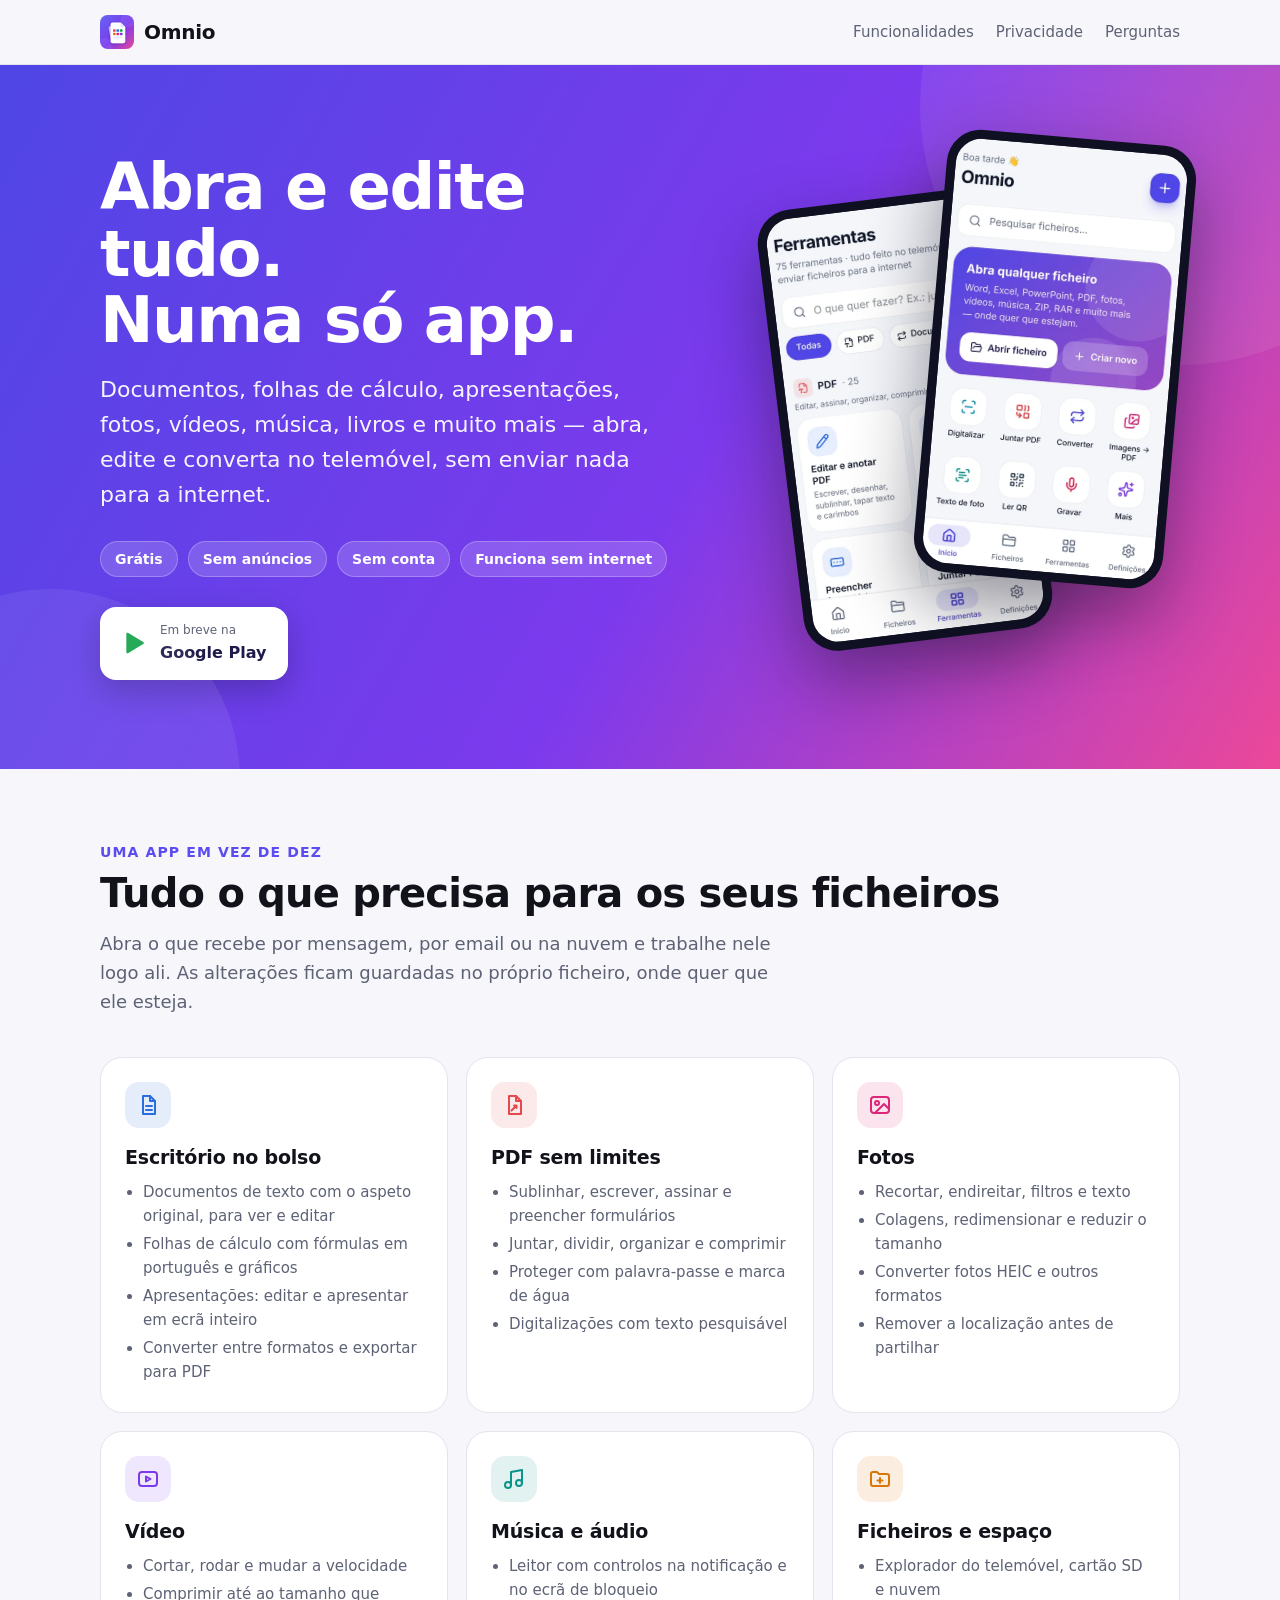
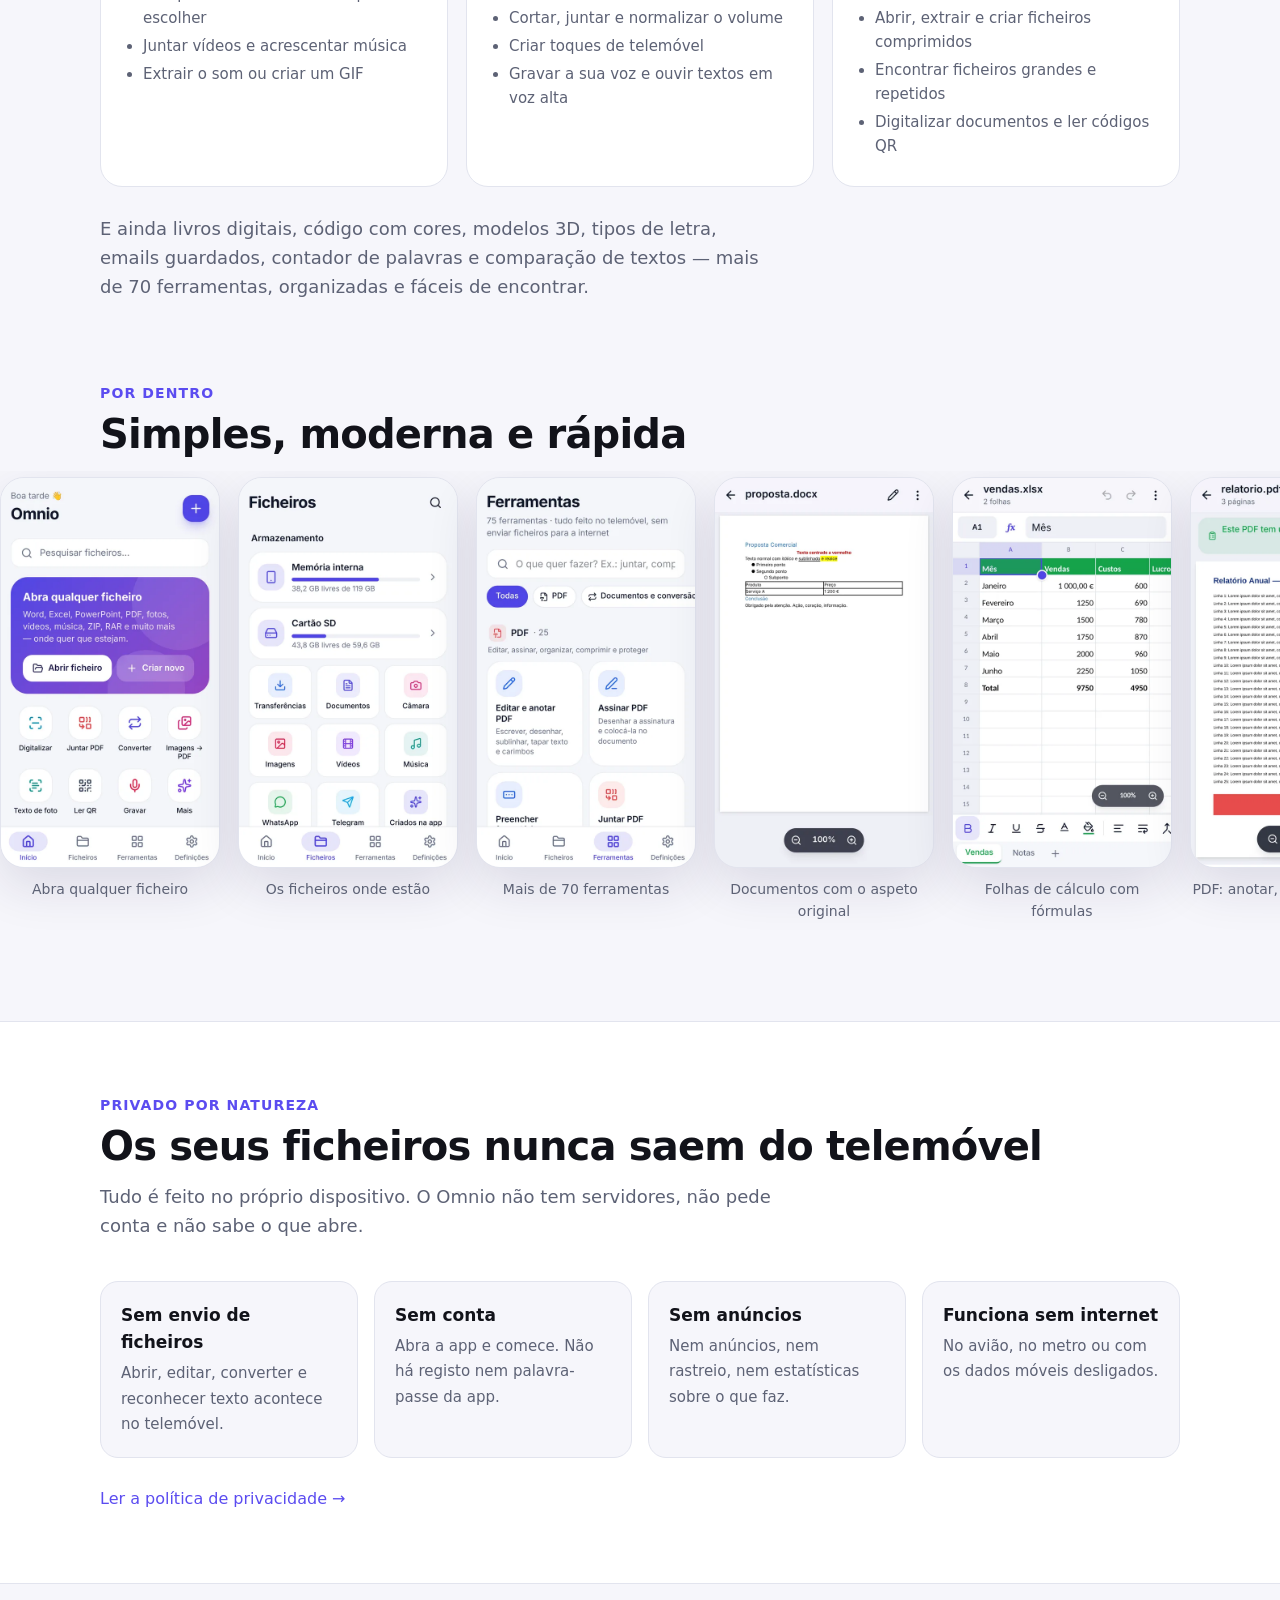
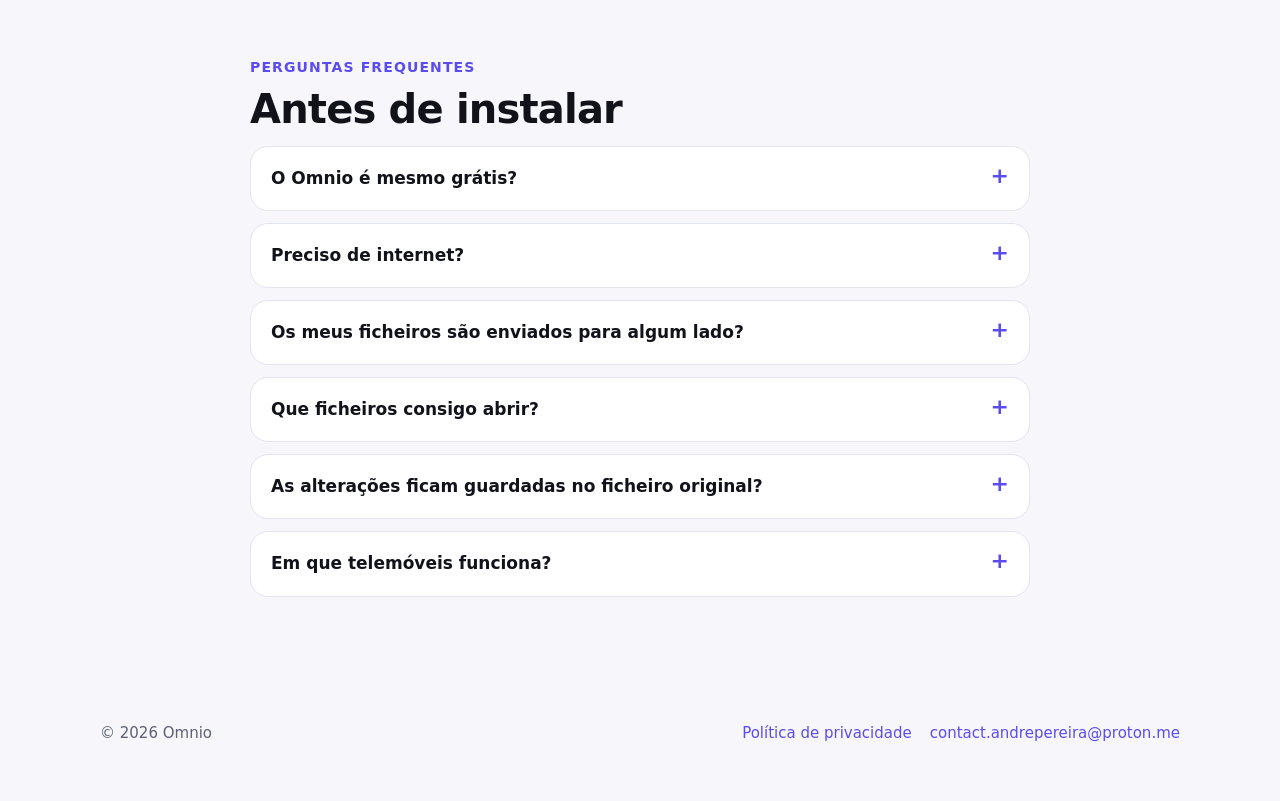
==== index.html @ fa13747e "Site do Omnio e política de privacidade Co-Authored-By: Claude Opus 5.5 <noreply@anthropic.com> Clau" ====
<!doctype html>
<html lang="pt-PT">
<head>
  <meta charset="utf-8" />
  <meta name="viewport" content="width=device-width, initial-scale=1" />
  <title>Omnio: abra e edite tudo</title>
  <meta name="description" content="Abra, edite e converta qualquer ficheiro no telemóvel: documentos, folhas de cálculo, apresentações, fotos, vídeos, música, livros e muito mais. Privado, sem anúncios e sem internet." />
  <meta name="theme-color" content="#5b4cf0" />
  <link rel="icon" href="img/icone.svg" type="image/svg+xml" />
  <meta property="og:title" content="Omnio: abra e edite tudo" />
  <meta property="og:description" content="Abra, edite e converta qualquer ficheiro. Privado, sem anúncios e sem internet." />
  <meta property="og:image" content="img/partilha.png" />
  <meta property="og:type" content="website" />
  <link rel="stylesheet" href="style.css" />
</head>
<body>
  <header class="top">
    <div class="wrap">
      <a class="logo" href="./"><img src="img/icone.svg" alt="" />Omnio</a>
      <nav class="nav">
        <a class="opt" href="#funcionalidades">Funcionalidades</a>
        <a class="opt" href="#privacidade">Privacidade</a>
        <a href="#perguntas">Perguntas</a>
      </nav>
    </div>
  </header>

  <main>
    <div class="hero">
      <div class="wrap">
        <div>
          <h1>Abra e edite tudo.<br />Numa só app.</h1>
          <p class="lead">Documentos, folhas de cálculo, apresentações, fotos, vídeos, música, livros e muito mais — abra, edite e converta no telemóvel, sem enviar nada para a internet.</p>
          <ul class="badges">
            <li>Grátis</li><li>Sem anúncios</li><li>Sem conta</li><li>Funciona sem internet</li>
          </ul>
          <!-- Depois de publicar, trocar por: <a class="cta" href="https://play.google.com/store/apps/details?id=pt.omnio.app"> -->
          <span class="cta" aria-disabled="true">
            <svg viewBox="0 0 24 24" aria-hidden="true"><path fill="#16a34a" d="M4 3.5v17a1 1 0 0 0 1.5.86L19.6 13a1.15 1.15 0 0 0 0-2L5.5 2.64A1 1 0 0 0 4 3.5z"/></svg>
            <span><small>Em breve na</small>Google Play</span>
          </span>
        </div>
        <div class="phones" aria-hidden="true">
          <div class="phone p1"><img src="img/3-ferramentas.webp" alt="" /></div>
          <div class="phone p2"><img src="img/1-inicio.webp" alt="" /></div>
        </div>
      </div>
    </div>

    <section id="funcionalidades">
      <div class="wrap">
        <p class="kicker">Uma app em vez de dez</p>
        <h2>Tudo o que precisa para os seus ficheiros</h2>
        <p class="sub">Abra o que recebe por mensagem, por email ou na nuvem e trabalhe nele logo ali. As alterações ficam guardadas no próprio ficheiro, onde quer que ele esteja.</p>
        <div class="grid">
          <article class="card">
            <div class="ico" style="background:#2b6cdf1f;color:#2b6cdf"><svg viewBox="0 0 24 24" fill="none" stroke="currentColor" stroke-width="2" stroke-linecap="round" stroke-linejoin="round"><path d="M7 3h7l5 5v13H7z"/><path d="M14 3v5h5M10 13h6M10 17h6"/></svg></div>
            <h3>Escritório no bolso</h3>
            <ul>
              <li>Documentos de texto com o aspeto original, para ver e editar</li>
              <li>Folhas de cálculo com fórmulas em português e gráficos</li>
              <li>Apresentações: editar e apresentar em ecrã inteiro</li>
              <li>Converter entre formatos e exportar para PDF</li>
            </ul>
          </article>
          <article class="card">
            <div class="ico" style="background:#e5484d1f;color:#e5484d"><svg viewBox="0 0 24 24" fill="none" stroke="currentColor" stroke-width="2" stroke-linecap="round" stroke-linejoin="round"><path d="M7 3h7l5 5v13H7z"/><path d="M14 3v5h5"/><path d="M9.5 17.5l5-5M12 12.5h2.5V15"/></svg></div>
            <h3>PDF sem limites</h3>
            <ul>
              <li>Sublinhar, escrever, assinar e preencher formulários</li>
              <li>Juntar, dividir, organizar e comprimir</li>
              <li>Proteger com palavra-passe e marca de água</li>
              <li>Digitalizações com texto pesquisável</li>
            </ul>
          </article>
          <article class="card">
            <div class="ico" style="background:#db27771f;color:#db2777"><svg viewBox="0 0 24 24" fill="none" stroke="currentColor" stroke-width="2" stroke-linecap="round" stroke-linejoin="round"><rect x="3" y="4" width="18" height="16" rx="3"/><circle cx="9" cy="10" r="2"/><path d="M21 16l-5-5-9 9"/></svg></div>
            <h3>Fotos</h3>
            <ul>
              <li>Recortar, endireitar, filtros e texto</li>
              <li>Colagens, redimensionar e reduzir o tamanho</li>
              <li>Converter fotos HEIC e outros formatos</li>
              <li>Remover a localização antes de partilhar</li>
            </ul>
          </article>
          <article class="card">
            <div class="ico" style="background:#7c3aed1f;color:#7c3aed"><svg viewBox="0 0 24 24" fill="none" stroke="currentColor" stroke-width="2" stroke-linecap="round" stroke-linejoin="round"><rect x="3" y="5" width="18" height="14" rx="3"/><path d="M10 9.5v5l4.5-2.5z"/></svg></div>
            <h3>Vídeo</h3>
            <ul>
              <li>Cortar, rodar e mudar a velocidade</li>
              <li>Comprimir até ao tamanho que escolher</li>
              <li>Juntar vídeos e acrescentar música</li>
              <li>Extrair o som ou criar um GIF</li>
            </ul>
          </article>
          <article class="card">
            <div class="ico" style="background:#0d94881f;color:#0d9488"><svg viewBox="0 0 24 24" fill="none" stroke="currentColor" stroke-width="2" stroke-linecap="round" stroke-linejoin="round"><path d="M9 18V5l11-2v13"/><circle cx="6" cy="18" r="3"/><circle cx="17" cy="16" r="3"/></svg></div>
            <h3>Música e áudio</h3>
            <ul>
              <li>Leitor com controlos na notificação e no ecrã de bloqueio</li>
              <li>Cortar, juntar e normalizar o volume</li>
              <li>Criar toques de telemóvel</li>
              <li>Gravar a sua voz e ouvir textos em voz alta</li>
            </ul>
          </article>
          <article class="card">
            <div class="ico" style="background:#d977061f;color:#d97706"><svg viewBox="0 0 24 24" fill="none" stroke="currentColor" stroke-width="2" stroke-linecap="round" stroke-linejoin="round"><path d="M3 7a2 2 0 0 1 2-2h4l2 2h8a2 2 0 0 1 2 2v8a2 2 0 0 1-2 2H5a2 2 0 0 1-2-2z"/><path d="M12 11v5M9.5 13.5h5"/></svg></div>
            <h3>Ficheiros e espaço</h3>
            <ul>
              <li>Explorador do telemóvel, cartão SD e nuvem</li>
              <li>Abrir, extrair e criar ficheiros comprimidos</li>
              <li>Encontrar ficheiros grandes e repetidos</li>
              <li>Digitalizar documentos e ler códigos QR</li>
            </ul>
          </article>
        </div>
        <p class="sub" style="margin:28px 0 0">E ainda livros digitais, código com cores, modelos 3D, tipos de letra, emails guardados, contador de palavras e comparação de textos — mais de 70 ferramentas, organizadas e fáceis de encontrar.</p>
      </div>
    </section>

    <section style="padding-top:8px">
      <div class="wrap">
        <p class="kicker">Por dentro</p>
        <h2>Simples, moderna e rápida</h2>
      </div>
      <div class="shots">
        <figure><img src="img/1-inicio.webp" alt="Ecrã inicial do Omnio" loading="lazy" /><figcaption>Abra qualquer ficheiro</figcaption></figure>
        <figure><img src="img/2-ficheiros.webp" alt="Explorador de ficheiros" loading="lazy" /><figcaption>Os ficheiros onde estão</figcaption></figure>
        <figure><img src="img/3-ferramentas.webp" alt="Ferramentas" loading="lazy" /><figcaption>Mais de 70 ferramentas</figcaption></figure>
        <figure><img src="img/4-documento.webp" alt="Documento de texto aberto" loading="lazy" /><figcaption>Documentos com o aspeto original</figcaption></figure>
        <figure><img src="img/5-folha-de-calculo.webp" alt="Folha de cálculo" loading="lazy" /><figcaption>Folhas de cálculo com fórmulas</figcaption></figure>
        <figure><img src="img/6-pdf.webp" alt="PDF aberto" loading="lazy" /><figcaption>PDF: anotar, assinar, organizar</figcaption></figure>
        <figure><img src="img/7-videos.webp" alt="Detalhe do tipo Vídeos" loading="lazy" /><figcaption>O que pode fazer com cada tipo</figcaption></figure>
      </div>
    </section>

    <section id="privacidade" class="privacy">
      <div class="wrap">
        <p class="kicker">Privado por natureza</p>
        <h2>Os seus ficheiros nunca saem do telemóvel</h2>
        <p class="sub">Tudo é feito no próprio dispositivo. O Omnio não tem servidores, não pede conta e não sabe o que abre.</p>
        <div class="points">
          <div class="point"><b>Sem envio de ficheiros</b><span>Abrir, editar, converter e reconhecer texto acontece no telemóvel.</span></div>
          <div class="point"><b>Sem conta</b><span>Abra a app e comece. Não há registo nem palavra-passe da app.</span></div>
          <div class="point"><b>Sem anúncios</b><span>Nem anúncios, nem rastreio, nem estatísticas sobre o que faz.</span></div>
          <div class="point"><b>Funciona sem internet</b><span>No avião, no metro ou com os dados móveis desligados.</span></div>
        </div>
        <p style="margin:28px 0 0"><a href="privacidade.html">Ler a política de privacidade →</a></p>
      </div>
    </section>

    <section id="perguntas">
      <div class="wrap" style="max-width:820px">
        <p class="kicker">Perguntas frequentes</p>
        <h2>Antes de instalar</h2>
        <details><summary>O Omnio é mesmo grátis?</summary><p>Sim. Todas as funções são grátis, sem subscrições, sem pagamentos e sem anúncios.</p></details>
        <details><summary>Preciso de internet?</summary><p>Não. Tudo funciona sem internet, incluindo a conversão de ficheiros e o reconhecimento de texto em fotos. Só usa a internet se o pedir, por exemplo ao abrir um link.</p></details>
        <details><summary>Os meus ficheiros são enviados para algum lado?</summary><p>Não. Os ficheiros são abertos e tratados no seu telemóvel e ficam onde estão — na memória, no cartão SD ou na sua nuvem. O Omnio não recolhe dados.</p></details>
        <details><summary>Que ficheiros consigo abrir?</summary><p>Documentos (DOCX, DOC, ODT, RTF), folhas de cálculo (XLSX, XLS, ODS, CSV), apresentações (PPTX), PDF, fotos (JPG, PNG, HEIC, WEBP, GIF, TIFF, RAW, PSD), vídeos (MP4, MKV, MOV, AVI, WEBM…), música (MP3, M4A, FLAC, WAV, OGG…), ficheiros comprimidos (ZIP, RAR, 7Z, TAR), livros EPUB, texto e código, modelos 3D, tipos de letra e emails guardados, entre outros.</p></details>
        <details><summary>As alterações ficam guardadas no ficheiro original?</summary><p>Sim. Quando edita um ficheiro, pode guardar no próprio ficheiro — também em pastas da nuvem — ou criar uma cópia. Os ficheiros novos que a app cria ficam na pasta Documentos/Omnio.</p></details>
        <details><summary>Em que telemóveis funciona?</summary><p>Em telemóveis e tablets Android 7.0 ou mais recentes.</p></details>
      </div>
    </section>
  </main>

  <footer>
    <div class="wrap">
      <span>© 2026 Omnio</span>
      <nav>
        <a href="privacidade.html">Política de privacidade</a>
        <a href="mailto:contact.andrepereira@proton.me">contact.andrepereira@proton.me</a>
      </nav>
    </div>
  </footer>
</body>
</html>
---- style.css ----
:root {
  --bg: #f6f6fb;
  --surface: #ffffff;
  --surface2: #eef0f7;
  --fg: #12131a;
  --muted: #5d6275;
  --line: #e2e4ee;
  --accent: #5b4cf0;
  --accent-soft: #ecebff;
  --grad: linear-gradient(120deg, #4f46e5 0%, #7c3aed 55%, #ec4899 100%);
  --radius: 22px;
  --shadow: 0 18px 50px rgba(30, 27, 75, 0.12);
  color-scheme: light;
}
@media (prefers-color-scheme: dark) {
  :root {
    --bg: #0d0e14;
    --surface: #161823;
    --surface2: #1e2130;
    --fg: #eceef6;
    --muted: #a0a5ba;
    --line: #262a3b;
    --accent: #8b80ff;
    --accent-soft: #23214a;
    --shadow: 0 18px 50px rgba(0, 0, 0, 0.45);
    color-scheme: dark;
  }
}

* { box-sizing: border-box; }
html { scroll-behavior: smooth; -webkit-text-size-adjust: 100%; }
body {
  margin: 0;
  background: var(--bg);
  color: var(--fg);
  font: 16px/1.6 system-ui, -apple-system, "Segoe UI", Roboto, "Helvetica Neue", Arial, sans-serif;
}
img { max-width: 100%; display: block; }
a { color: var(--accent); text-decoration: none; }
a:hover { text-decoration: underline; }
.wrap { max-width: 1120px; margin: 0 auto; padding: 0 20px; }

/* cabeçalho */
.top { position: sticky; top: 0; z-index: 10; background: color-mix(in srgb, var(--bg) 82%, transparent); backdrop-filter: blur(14px); border-bottom: 1px solid var(--line); }
.top .wrap { display: flex; align-items: center; justify-content: space-between; height: 64px; }
.logo { display: flex; align-items: center; gap: 10px; font-weight: 800; font-size: 20px; color: var(--fg); letter-spacing: -0.3px; }
.logo:hover { text-decoration: none; }
.logo img { width: 34px; height: 34px; }
.nav { display: flex; gap: 22px; font-size: 15px; }
.nav a { color: var(--muted); font-weight: 500; }
.nav a:hover { color: var(--fg); text-decoration: none; }
@media (max-width: 640px) { .nav a.opt { display: none; } }

/* destaque */
.hero { position: relative; overflow: hidden; background: var(--grad); color: #fff; }
.hero::before, .hero::after { content: ""; position: absolute; border-radius: 50%; background: #fff; opacity: 0.07; }
.hero::before { width: 520px; height: 520px; right: -160px; top: -220px; }
.hero::after { width: 380px; height: 380px; left: -140px; bottom: -200px; }
.hero .wrap { position: relative; display: grid; grid-template-columns: 1.1fr 0.9fr; gap: 40px; align-items: center; padding-top: 72px; padding-bottom: 72px; }
.hero h1 { font-size: clamp(40px, 6vw, 64px); line-height: 1.04; margin: 0 0 18px; letter-spacing: -1.5px; font-weight: 800; }
.hero p.lead { font-size: clamp(18px, 2.2vw, 22px); margin: 0 0 28px; opacity: 0.94; max-width: 560px; }
.badges { display: flex; flex-wrap: wrap; gap: 10px; margin: 0 0 30px; padding: 0; list-style: none; }
.badges li { background: rgba(255, 255, 255, 0.16); border: 1px solid rgba(255, 255, 255, 0.25); border-radius: 999px; padding: 6px 14px; font-size: 14px; font-weight: 600; }
.cta { display: inline-flex; align-items: center; gap: 12px; background: #fff; color: #1e1b4b; border-radius: 16px; padding: 14px 22px; font-weight: 700; font-size: 16px; box-shadow: 0 12px 30px rgba(15, 16, 34, 0.25); }
.cta:hover { text-decoration: none; transform: translateY(-1px); }
.cta small { display: block; font-weight: 500; font-size: 12px; color: #5d6275; }
.cta svg { width: 26px; height: 26px; }
.cta[aria-disabled="true"] { cursor: default; }
.phones { position: relative; height: 560px; }
.phone { position: absolute; width: 250px; aspect-ratio: 9 / 16; border-radius: 34px; background: #0f1022; padding: 9px; box-shadow: 0 30px 70px rgba(15, 16, 34, 0.45); }
.phone img { width: 100%; height: 100%; object-fit: cover; border-radius: 26px; }
.phones .p1 { right: 150px; top: 60px; transform: rotate(-7deg); }
.phones .p2 { right: 0; top: 0; transform: rotate(5deg); }
@media (max-width: 900px) {
  .hero .wrap { grid-template-columns: 1fr; padding-top: 48px; padding-bottom: 40px; }
  .phones { height: 430px; }
  .phone { width: 200px; }
  .phones .p1 { left: calc(50% - 178px); right: auto; top: 40px; }
  .phones .p2 { left: calc(50% - 16px); right: auto; }
}

/* secções */
section { padding: 72px 0; }
.kicker { color: var(--accent); font-weight: 700; font-size: 14px; letter-spacing: 0.08em; text-transform: uppercase; margin: 0 0 8px; }
h2 { font-size: clamp(28px, 4vw, 40px); line-height: 1.12; margin: 0 0 14px; letter-spacing: -0.8px; }
.sub { color: var(--muted); font-size: 18px; max-width: 680px; margin: 0 0 40px; }

.grid { display: grid; grid-template-columns: repeat(3, 1fr); gap: 18px; }
@media (max-width: 900px) { .grid { grid-template-columns: repeat(2, 1fr); } }
@media (max-width: 600px) { .grid { grid-template-columns: 1fr; } }
.card { background: var(--surface); border: 1px solid var(--line); border-radius: var(--radius); padding: 24px; }
.card .ico { width: 46px; height: 46px; border-radius: 14px; display: grid; place-items: center; margin-bottom: 14px; }
.card .ico svg { width: 24px; height: 24px; }
.card h3 { margin: 0 0 8px; font-size: 19px; letter-spacing: -0.2px; }
.card ul { margin: 0; padding-left: 18px; color: var(--muted); font-size: 15px; }
.card li { margin: 4px 0; }

/* capturas */
.shots { display: flex; gap: 18px; overflow-x: auto; padding: 6px 20px 26px; scroll-snap-type: x mandatory; scrollbar-width: thin; }
.shots figure { margin: 0; flex: 0 0 220px; scroll-snap-align: start; }
.shots img { border-radius: 24px; border: 1px solid var(--line); box-shadow: var(--shadow); aspect-ratio: 9 / 16; object-fit: cover; background: var(--surface2); }
.shots figcaption { text-align: center; font-size: 14px; color: var(--muted); margin-top: 10px; font-weight: 500; }

/* privacidade */
.privacy { background: var(--surface); border-top: 1px solid var(--line); border-bottom: 1px solid var(--line); }
.points { display: grid; grid-template-columns: repeat(4, 1fr); gap: 16px; }
@media (max-width: 900px) { .points { grid-template-columns: repeat(2, 1fr); } }
@media (max-width: 520px) { .points { grid-template-columns: 1fr; } }
.point { background: var(--bg); border: 1px solid var(--line); border-radius: 18px; padding: 20px; }
.point b { display: block; font-size: 17px; margin-bottom: 4px; }
.point span { color: var(--muted); font-size: 15px; }

/* perguntas */
details { background: var(--surface); border: 1px solid var(--line); border-radius: 18px; padding: 4px 20px; margin-bottom: 12px; }
summary { cursor: pointer; font-weight: 600; font-size: 17px; padding: 14px 0; list-style: none; display: flex; justify-content: space-between; gap: 16px; }
summary::-webkit-details-marker { display: none; }
summary::after { content: "+"; color: var(--accent); font-size: 22px; line-height: 1; }
details[open] summary::after { content: "–"; }
details p { margin: 0 0 16px; color: var(--muted); }

/* rodapé */
footer { padding: 40px 0 56px; color: var(--muted); font-size: 15px; }
footer .wrap { display: flex; flex-wrap: wrap; gap: 16px 28px; align-items: center; justify-content: space-between; }
footer nav { display: flex; flex-wrap: wrap; gap: 18px; }

/* páginas de texto (política de privacidade) */
.doc { max-width: 760px; margin: 0 auto; padding: 48px 20px 64px; }
.doc h1 { font-size: clamp(32px, 5vw, 44px); line-height: 1.1; margin: 0 0 6px; letter-spacing: -1px; }
.doc .date { color: var(--muted); margin: 0 0 28px; }
.doc .summary { background: var(--accent-soft); border-radius: 18px; padding: 18px 20px; margin: 0 0 32px; }
.doc h2 { font-size: 22px; margin: 36px 0 10px; letter-spacing: -0.3px; }
.doc p, .doc li { color: var(--fg); }
.doc ul { padding-left: 20px; }
.doc li { margin: 8px 0; }
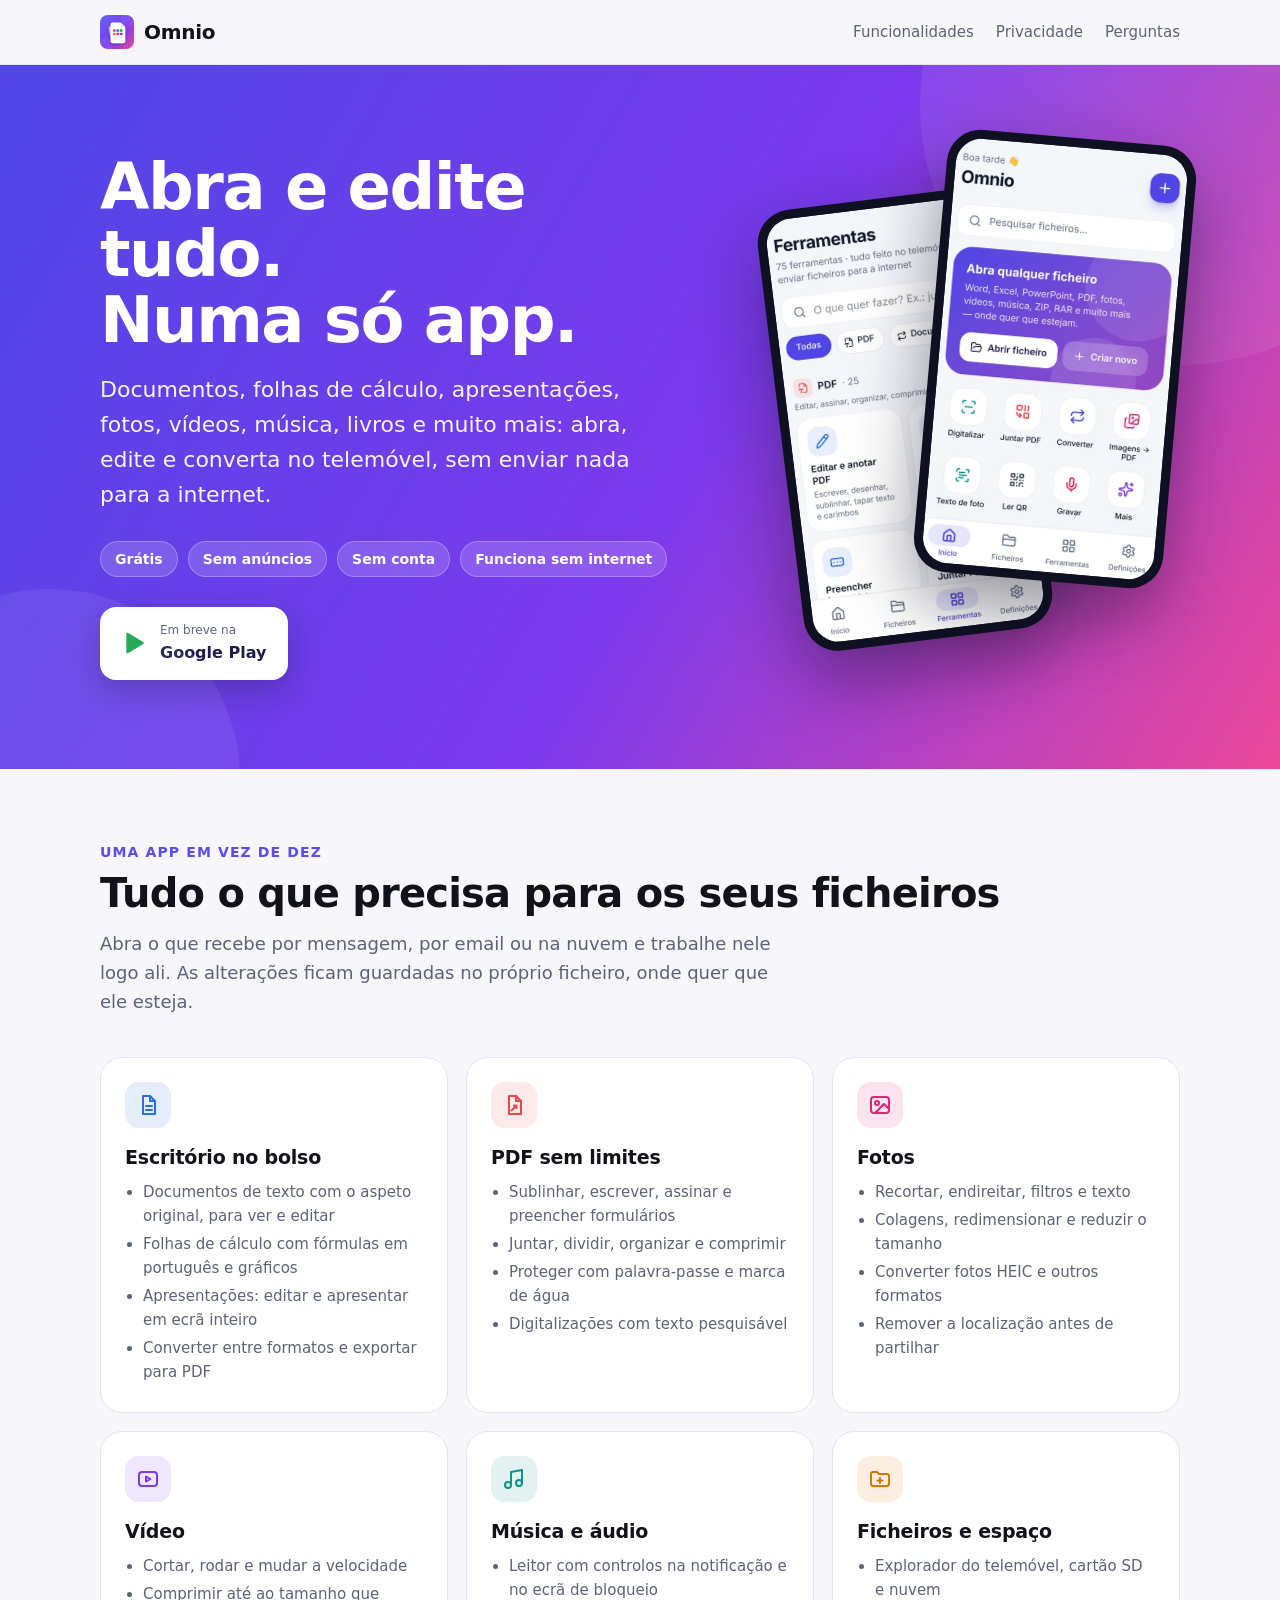
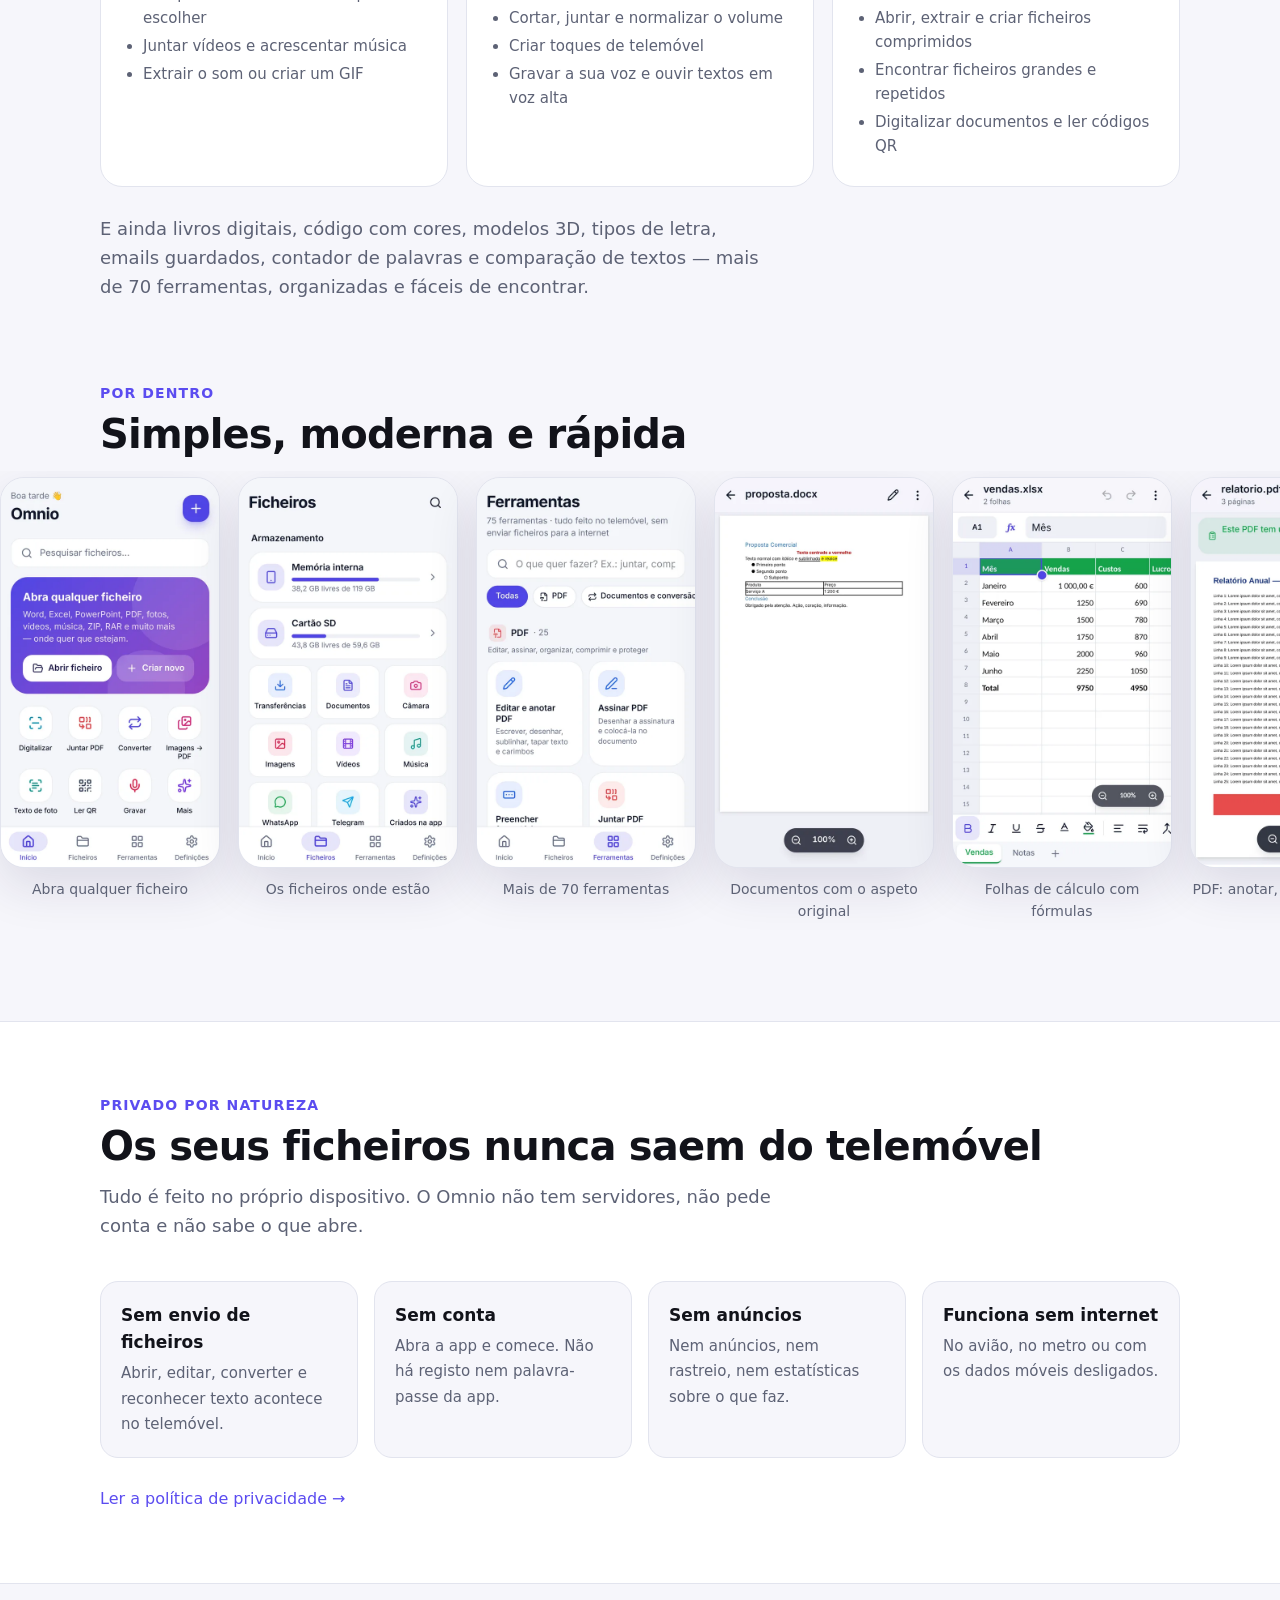
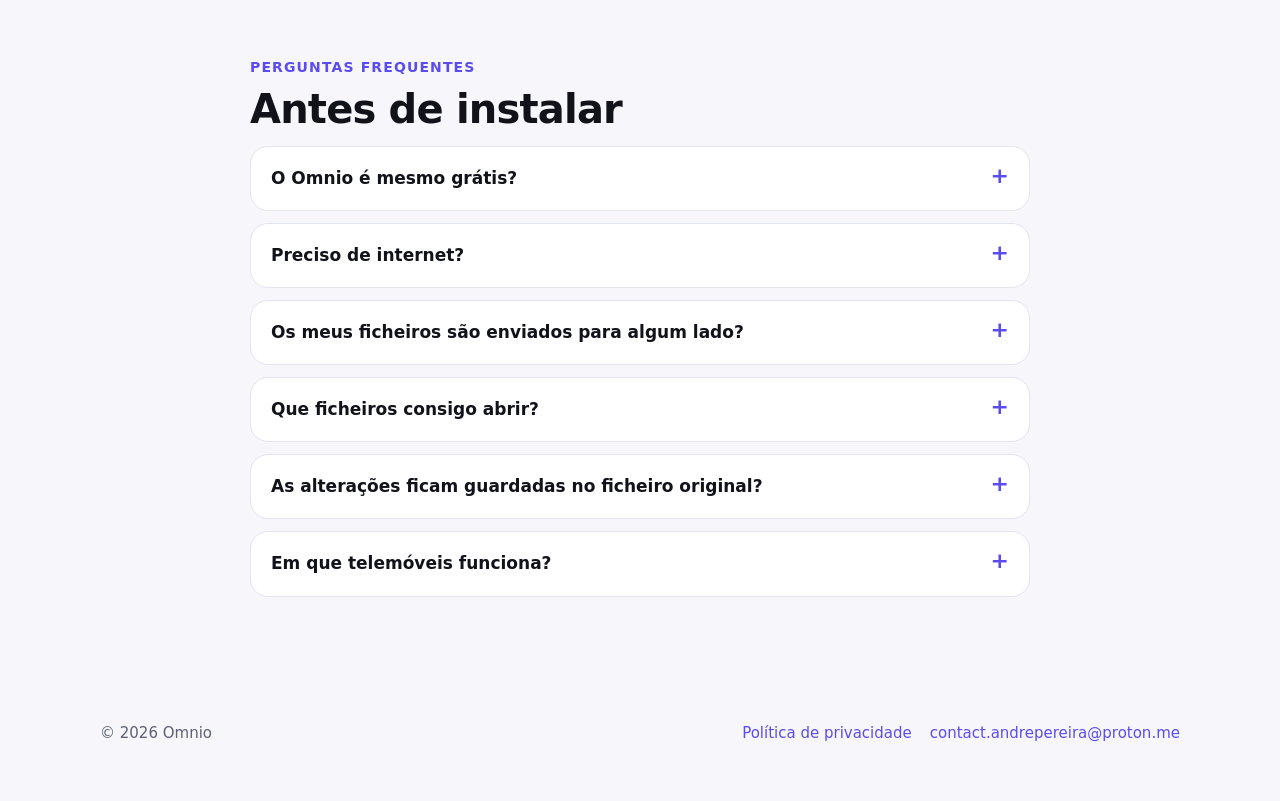
==== commit 14dd4e4a: "Revise lead paragraph text in index.html Updated the lead paragraph for better clarity." ====
--- a/index.html
+++ b/index.html
@@ -30,7 +30,7 @@
       <div class="wrap">
         <div>
           <h1>Abra e edite tudo.<br />Numa só app.</h1>
-          <p class="lead">Documentos, folhas de cálculo, apresentações, fotos, vídeos, música, livros e muito mais — abra, edite e converta no telemóvel, sem enviar nada para a internet.</p>
+          <p class="lead">Documentos, folhas de cálculo, apresentações, fotos, vídeos, música, livros e muito mais: abra, edite e converta no telemóvel, sem enviar nada para a internet.</p>
           <ul class="badges">
             <li>Grátis</li><li>Sem anúncios</li><li>Sem conta</li><li>Funciona sem internet</li>
           </ul>
